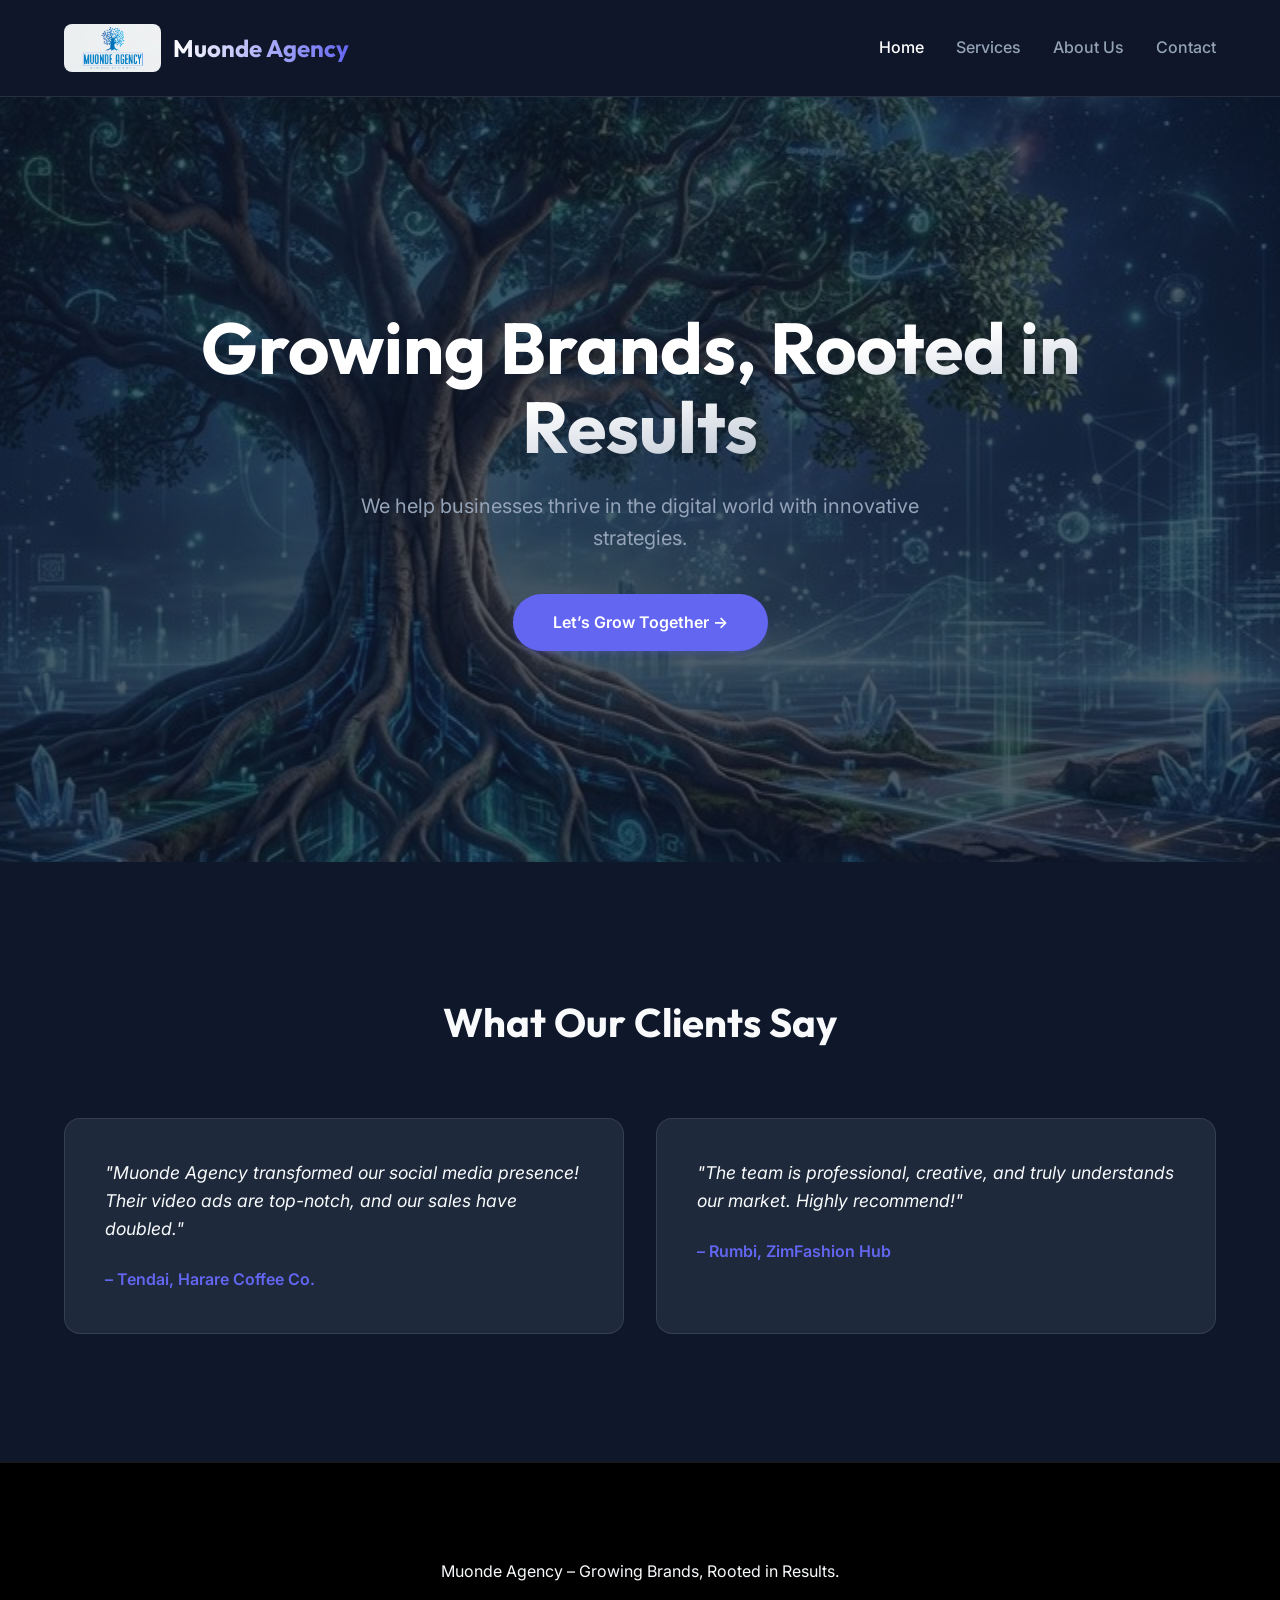
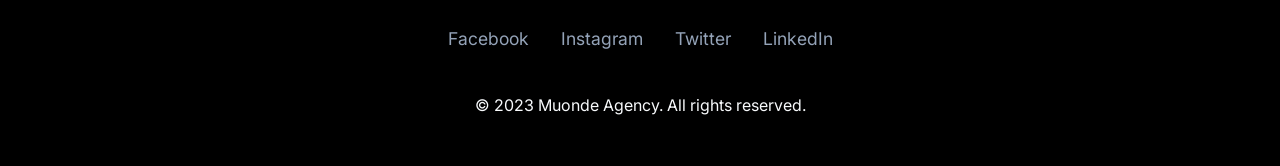
==== index.html @ f929bb51 "Fix: Rename Index.html to index.html for Vercel compatibility" ====
<!DOCTYPE html>
<html lang="en">
<head>
    <meta charset="UTF-8">
    <meta name="viewport" content="width=device-width, initial-scale=1.0">
    <title>Muonde Agency</title>
    <link rel="stylesheet" href="styles.css">
</head>
<body>
    <header>
        <a href="index.html" class="logo-container">
            <img src="assets/images/Muonde A.jpg" alt="Muonde Agency Logo" class="logo">
            <h1>Muonde Agency</h1>
        </a>
        <nav>
            <a href="index.html" class="active">Home</a>
            <a href="services.html">Services</a>
            <a href="about.html">About Us</a>
            <a href="contact.html">Contact</a>
        </nav>
    </header>
    <main>
        <section class="hero">
            <div class="hero-content">
                <h2>Growing Brands, Rooted in Results</h2>
                <p>We help businesses thrive in the digital world with innovative strategies.</p>
                <a href="contact.html" class="cta-button">Let’s Grow Together →</a>
            </div>
        </section>
        <section class="testimonials">
            <h2>What Our Clients Say</h2>
            <div class="testimonial-grid">
                <div class="testimonial">
                    <p>"Muonde Agency transformed our social media presence! Their video ads are top-notch, and our sales have doubled."</p>
                    <span class="client-name">– Tendai, Harare Coffee Co.</span>
                </div>
                <div class="testimonial">
                    <p>"The team is professional, creative, and truly understands our market. Highly recommend!"</p>
                    <span class="client-name">– Rumbi, ZimFashion Hub</span>
                </div>
            </div>
        </section>
        </main>
        <footer>
            <p>Muonde Agency – Growing Brands, Rooted in Results.</p>
            <div class="social-links">
                <a href="https://facebook.com" target="_blank">Facebook</a>
                <a href="https://instagram.com" target="_blank">Instagram</a>
                <a href="https://twitter.com" target="_blank">Twitter</a>
                <a href="https://linkedin.com" target="_blank">LinkedIn</a>
            </div>
            <p>&copy; 2023 Muonde Agency. All rights reserved.</p>
        </footer>
</body>
</html>
---- styles.css ----
@import url('https://fonts.googleapis.com/css2?family=Inter:wght@400;500;600&family=Outfit:wght@600;700;800&display=swap');

:root {
    --primary: #6366f1;
    --primary-hover: #4f46e5;
    --secondary: #10b981;
    --bg-dark: #0f172a;
    --bg-card: #1e293b;
    --text-main: #f8fafc;
    --text-muted: #94a3b8;
    --glass: rgba(255, 255, 255, 0.05);
    --glass-border: rgba(255, 255, 255, 0.1);
    --radius: 16px;
    --transition: all 0.3s cubic-bezier(0.4, 0, 0.2, 1);
}

* {
    margin: 0;
    padding: 0;
    box-sizing: border-box;
}

body {
    font-family: 'Inter', sans-serif;
    background-color: var(--bg-dark);
    color: var(--text-main);
    line-height: 1.6;
    overflow-x: hidden;
}

h1, h2, h3 {
    font-family: 'Outfit', sans-serif;
    font-weight: 700;
}

/* Header & Nav */
header {
    position: sticky;
    top: 0;
    z-index: 1000;
    background: rgba(15, 23, 42, 0.8);
    backdrop-filter: blur(12px);
    border-bottom: 1px solid var(--glass-border);
    padding: 1.5rem 5%;
    display: flex;
    justify-content: space-between;
    align-items: center;
}

.logo-container {
    display: flex;
    align-items: center;
    gap: 12px;
    text-decoration: none;
    color: inherit;
}

.logo {
    height: 48px;
    width: auto;
    border-radius: 8px;
}

header h1 {
    font-size: 1.5rem;
    background: linear-gradient(to right, #fff, var(--primary));
    -webkit-background-clip: text;
    background-clip: text;
    -webkit-text-fill-color: transparent;
}

nav {
    display: flex;
    gap: 2rem;
    align-items: center;
}

nav a {
    color: var(--text-muted);
    text-decoration: none;
    font-weight: 500;
    transition: var(--transition);
}

nav a:hover, nav a.active {
    color: #fff;
}

/* Hero Section */
.hero {
    min-height: 85vh;
    display: flex;
    align-items: center;
    justify-content: center;
    padding: 4rem 5%;
    background: linear-gradient(rgba(15, 23, 42, 0.7), rgba(15, 23, 42, 0.7)), url('assets/images/hero-bg.png');
    background-size: cover;
    background-position: center;
    text-align: center;
}

.hero-content {
    max-width: 900px;
    animation: fadeIn 1s ease-out;
}

.hero h2 {
    font-size: clamp(2.5rem, 8vw, 4.5rem);
    line-height: 1.1;
    margin-bottom: 1.5rem;
    background: linear-gradient(to bottom right, #fff 50%, #94a3b8);
    -webkit-background-clip: text;
    background-clip: text;
    -webkit-text-fill-color: transparent;
}

.hero p {
    font-size: 1.25rem;
    color: var(--text-muted);
    margin-bottom: 2.5rem;
    max-width: 600px;
    margin-inline: auto;
}

.cta-button {
    display: inline-flex;
    align-items: center;
    gap: 8px;
    background: var(--primary);
    color: #fff;
    padding: 1rem 2.5rem;
    border-radius: 99px;
    text-decoration: none;
    font-weight: 600;
    transition: var(--transition);
    box-shadow: 0 4px 6px -1px rgba(99, 102, 241, 0.2), 0 2px 4px -1px rgba(99, 102, 241, 0.1);
}

.cta-button:hover {
    background: var(--primary-hover);
    transform: translateY(-2px);
    box-shadow: 0 10px 15px -3px rgba(99, 102, 241, 0.3);
}

/* Testimonials */
.testimonials {
    padding: 8rem 5%;
}

.testimonials h2 {
    text-align: center;
    font-size: 2.5rem;
    margin-bottom: 4rem;
}

.testimonial-grid {
    display: grid;
    grid-template-columns: repeat(auto-fit, minmax(320px, 1fr));
    gap: 2rem;
}

.testimonial {
    background: var(--bg-card);
    padding: 2.5rem;
    border-radius: var(--radius);
    border: 1px solid var(--glass-border);
    transition: var(--transition);
}

.testimonial:hover {
    transform: translateY(-5px);
    border-color: var(--primary);
}

.testimonial p {
    font-style: italic;
    color: var(--text-main);
    margin-bottom: 1.5rem;
    font-size: 1.1rem;
}

.client-name {
    display: block;
    color: var(--primary);
    font-weight: 600;
}

/* Services */
.services-section {
    padding: 8rem 5%;
}

.services-grid {
    display: grid;
    grid-template-columns: repeat(auto-fit, minmax(280px, 1fr));
    gap: 2rem;
}

.service-item {
    background: var(--glass);
    padding: 3rem 2rem;
    border-radius: var(--radius);
    border: 1px solid var(--glass-border);
    transition: var(--transition);
}

.service-item:hover {
    background: rgba(255, 255, 255, 0.08);
    border-color: var(--secondary);
}

.service-item h3 {
    margin-bottom: 1rem;
    color: var(--secondary);
    font-size: 1.5rem;
}

/* About Section */
.about {
    padding: 8rem 5%;
    max-width: 900px;
    margin: 0 auto;
}

.about h2 {
    font-size: 2.5rem;
    margin-bottom: 2rem;
    color: var(--secondary);
}

.about p {
    font-size: 1.15rem;
    color: var(--text-muted);
    margin-bottom: 2rem;
}

/* Contact Form */
#contact-form {
    max-width: 600px;
    margin: 4rem auto;
    background: var(--bg-card);
    padding: 3rem;
    border-radius: var(--radius);
    border: 1px solid var(--glass-border);
    display: flex;
    flex-direction: column;
    gap: 1.5rem;
}

#contact-form label {
    font-weight: 500;
    color: var(--text-main);
}

#contact-form input, #contact-form textarea {
    background: var(--bg-dark);
    border: 1px solid var(--glass-border);
    border-radius: 8px;
    padding: 1rem;
    color: var(--text-main);
    font-family: inherit;
    transition: var(--transition);
}

#contact-form input:focus, #contact-form textarea:focus {
    outline: none;
    border-color: var(--primary);
    box-shadow: 0 0 0 2px rgba(99, 102, 241, 0.2);
}

/* Footer Section Fix */
footer {
    background: #000;
    padding: 6rem 5% 3rem;
    text-align: center;
    border-top: 1px solid var(--glass-border);
}

.social-links {
    margin: 2.5rem 0;
    display: flex;
    justify-content: center;
    gap: 2rem;
}

.social-links a {
    color: var(--text-muted);
    font-size: 1.1rem;
    text-decoration: none;
    transition: var(--transition);
}

.social-links a:hover {
    color: var(--primary);
}

/* Animations */
@keyframes fadeIn {
    from { opacity: 0; transform: translateY(20px); }
    to { opacity: 1; transform: translateY(0); }
}

@media (max-width: 768px) {
    header {
        flex-direction: column;
        gap: 1.5rem;
        padding: 2rem 5%;
    }
    
    nav {
        gap: 1.5rem;
        flex-wrap: wrap;
        justify-content: center;
    }

    .hero h2 {
        font-size: 3rem;
    }
}
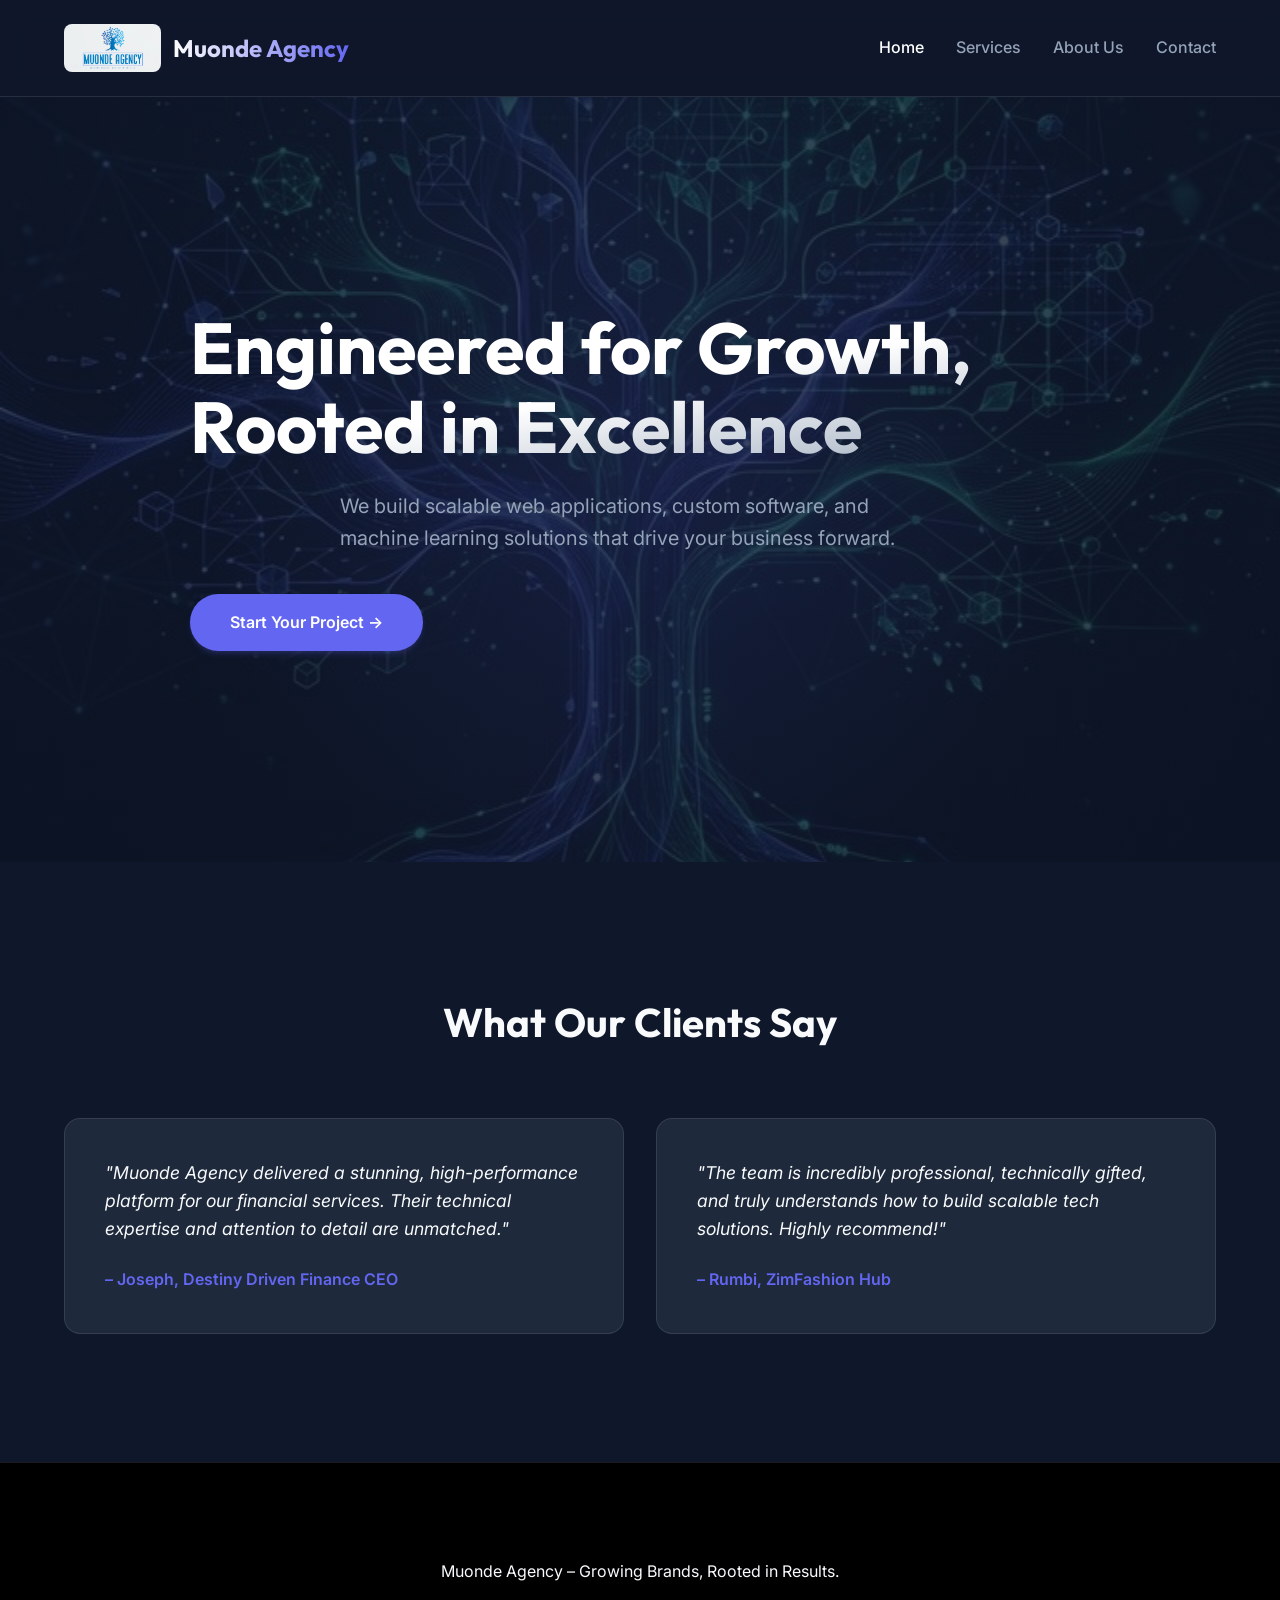
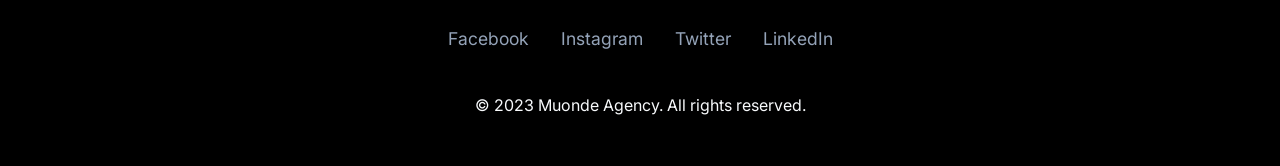
==== commit f92f01e0: "feat: Tech-focused pivot - Add Software/Web Dev and ML services, update testimonials, add premium 8K" ====
--- a/index.html
+++ b/index.html
@@ -22,20 +22,20 @@
     <main>
         <section class="hero">
             <div class="hero-content">
-                <h2>Growing Brands, Rooted in Results</h2>
-                <p>We help businesses thrive in the digital world with innovative strategies.</p>
-                <a href="contact.html" class="cta-button">Let’s Grow Together →</a>
+                <h2>Engineered for Growth, Rooted in Excellence</h2>
+                <p>We build scalable web applications, custom software, and machine learning solutions that drive your business forward.</p>
+                <a href="contact.html" class="cta-button">Start Your Project →</a>
             </div>
         </section>
         <section class="testimonials">
             <h2>What Our Clients Say</h2>
             <div class="testimonial-grid">
                 <div class="testimonial">
-                    <p>"Muonde Agency transformed our social media presence! Their video ads are top-notch, and our sales have doubled."</p>
-                    <span class="client-name">– Tendai, Harare Coffee Co.</span>
+                    <p>"Muonde Agency delivered a stunning, high-performance platform for our financial services. Their technical expertise and attention to detail are unmatched."</p>
+                    <span class="client-name">– Joseph, Destiny Driven Finance CEO</span>
                 </div>
                 <div class="testimonial">
-                    <p>"The team is professional, creative, and truly understands our market. Highly recommend!"</p>
+                    <p>"The team is incredibly professional, technically gifted, and truly understands how to build scalable tech solutions. Highly recommend!"</p>
                     <span class="client-name">– Rumbi, ZimFashion Hub</span>
                 </div>
             </div>
--- a/styles.css
+++ b/styles.css
@@ -93,15 +93,28 @@
     align-items: center;
     justify-content: center;
     padding: 4rem 5%;
-    background: linear-gradient(rgba(15, 23, 42, 0.7), rgba(15, 23, 42, 0.7)), url('assets/images/hero-bg.png');
+    background: linear-gradient(rgba(15, 23, 42, 0.8), rgba(15, 23, 42, 0.8)), url('assets/images/tech-bg.png');
     background-size: cover;
     background-position: center;
-    text-align: center;
+    position: relative;
+    overflow: hidden;
+}
+
+.hero::before {
+    content: '';
+    position: absolute;
+    top: 0; left: 0; right: 0; bottom: 0;
+    background: radial-gradient(circle at 50% 50%, rgba(99, 102, 241, 0.1), transparent 60%);
+    animation: pulseGlow 8s infinite alternate ease-in-out;
+    pointer-events: none;
+    z-index: 0;
 }
 
 .hero-content {
     max-width: 900px;
     animation: fadeIn 1s ease-out;
+    position: relative;
+    z-index: 1;
 }
 
 .hero h2 {
@@ -299,6 +312,12 @@
     from { opacity: 0; transform: translateY(20px); }
     to { opacity: 1; transform: translateY(0); }
 }
+
+@keyframes pulseGlow {
+    0% { opacity: 0.5; transform: scale(1); }
+    100% { opacity: 1; transform: scale(1.1); }
+}
+
 
 @media (max-width: 768px) {
     header {
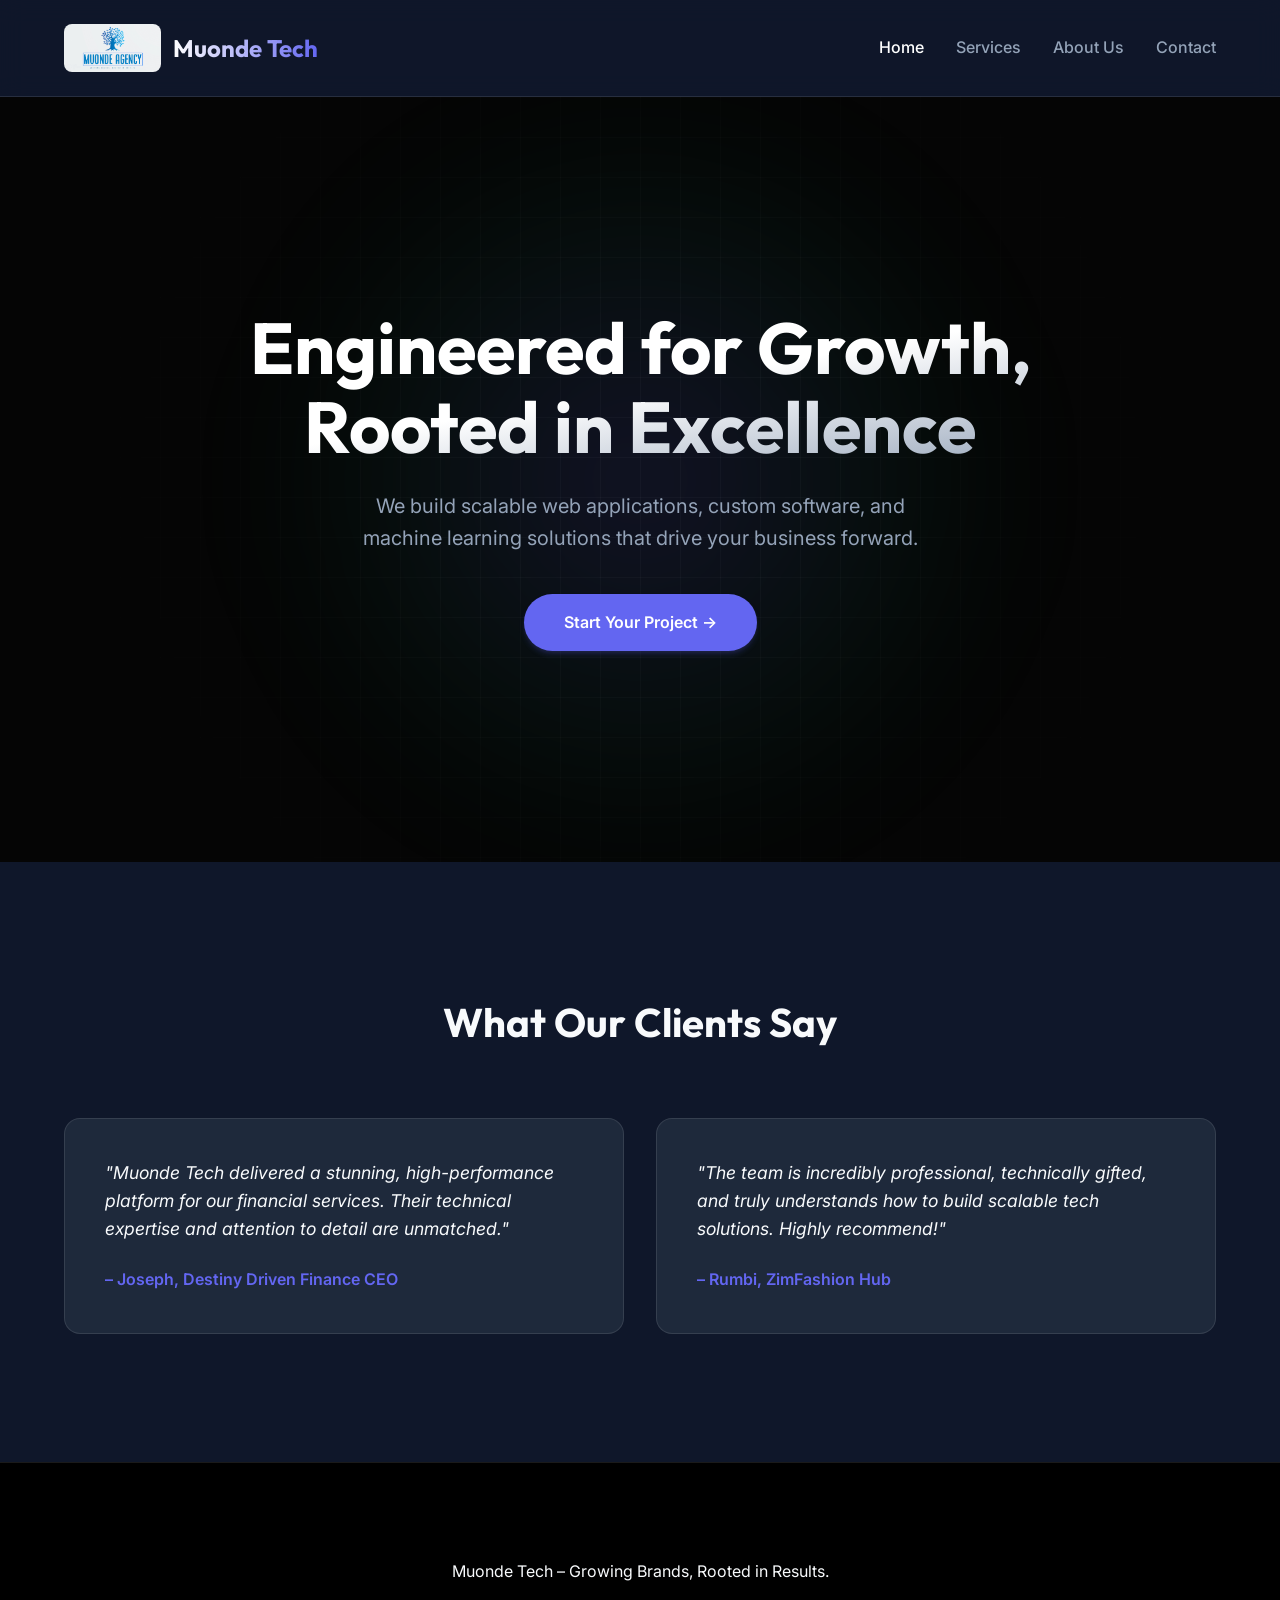
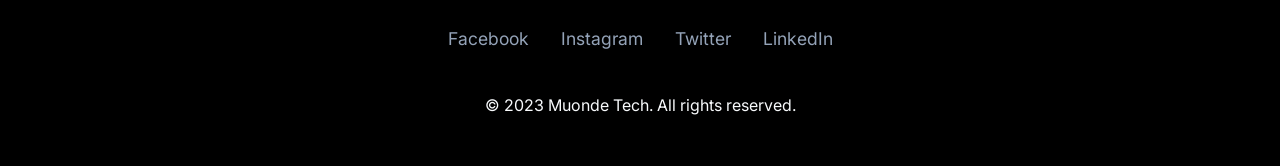
==== commit 30d1af37: "rebrand: Muonde Agency to Muonde Tech and update contact info" ====
--- a/index.html
+++ b/index.html
@@ -3,14 +3,14 @@
 <head>
     <meta charset="UTF-8">
     <meta name="viewport" content="width=device-width, initial-scale=1.0">
-    <title>Muonde Agency</title>
+    <title>Muonde Tech</title>
     <link rel="stylesheet" href="styles.css">
 </head>
 <body>
     <header>
         <a href="index.html" class="logo-container">
-            <img src="assets/images/Muonde A.jpg" alt="Muonde Agency Logo" class="logo">
-            <h1>Muonde Agency</h1>
+            <img src="assets/images/Muonde A.jpg" alt="Muonde Tech Logo" class="logo">
+            <h1>Muonde Tech</h1>
         </a>
         <nav>
             <a href="index.html" class="active">Home</a>
@@ -31,7 +31,7 @@
             <h2>What Our Clients Say</h2>
             <div class="testimonial-grid">
                 <div class="testimonial">
-                    <p>"Muonde Agency delivered a stunning, high-performance platform for our financial services. Their technical expertise and attention to detail are unmatched."</p>
+                    <p>"Muonde Tech delivered a stunning, high-performance platform for our financial services. Their technical expertise and attention to detail are unmatched."</p>
                     <span class="client-name">– Joseph, Destiny Driven Finance CEO</span>
                 </div>
                 <div class="testimonial">
@@ -42,14 +42,14 @@
         </section>
         </main>
         <footer>
-            <p>Muonde Agency – Growing Brands, Rooted in Results.</p>
+            <p>Muonde Tech – Growing Brands, Rooted in Results.</p>
             <div class="social-links">
                 <a href="https://facebook.com" target="_blank">Facebook</a>
                 <a href="https://instagram.com" target="_blank">Instagram</a>
                 <a href="https://twitter.com" target="_blank">Twitter</a>
                 <a href="https://linkedin.com" target="_blank">LinkedIn</a>
             </div>
-            <p>&copy; 2023 Muonde Agency. All rights reserved.</p>
+            <p>&copy; 2023 Muonde Tech. All rights reserved.</p>
         </footer>
 </body>
 </html>
--- a/styles.css
+++ b/styles.css
@@ -93,26 +93,97 @@
     align-items: center;
     justify-content: center;
     padding: 4rem 5%;
-    background: linear-gradient(rgba(15, 23, 42, 0.8), rgba(15, 23, 42, 0.8)), url('assets/images/tech-bg.png');
-    background-size: cover;
-    background-position: center;
+    background-color: #050505; /* Deep, premium black */
     position: relative;
     overflow: hidden;
 }
 
+/* Subtle futuristic grid */
 .hero::before {
     content: '';
     position: absolute;
     top: 0; left: 0; right: 0; bottom: 0;
-    background: radial-gradient(circle at 50% 50%, rgba(99, 102, 241, 0.1), transparent 60%);
-    animation: pulseGlow 8s infinite alternate ease-in-out;
+    background-image: 
+        linear-gradient(rgba(255, 255, 255, 0.03) 1px, transparent 1px),
+        linear-gradient(90deg, rgba(255, 255, 255, 0.03) 1px, transparent 1px);
+    background-size: 40px 40px;
+    -webkit-mask-image: radial-gradient(circle at 50% 50%, black 10%, transparent 80%);
+    mask-image: radial-gradient(circle at 50% 50%, black 10%, transparent 80%);
+    z-index: 0;
+}
+
+/* Animated glowing orb behind text */
+.hero::after {
+    content: '';
+    position: absolute;
+    top: 50%;
+    left: 50%;
+    width: 60vw;
+    height: 60vw;
+    max-width: 800px;
+    max-height: 800px;
+    transform: translate(-50%, -50%);
+    background: radial-gradient(circle, rgba(99, 102, 241, 0.15) 0%, rgba(16, 185, 129, 0.05) 50%, transparent 70%);
+    filter: blur(60px);
+    animation: breatheGlow 10s infinite alternate ease-in-out;
     pointer-events: none;
     z-index: 0;
 }
 
 .hero-content {
     max-width: 900px;
-    animation: fadeIn 1s ease-out;
+    animation: fadeIn 1.2s ease-out;
+    position: relative;
+    z-index: 1;
+    text-align: center;
+}
+
+/* Subpage Headers */
+.page-header {
+    padding: 6rem 5% 4rem;
+    text-align: center;
+    background-color: #050505;
+    position: relative;
+    overflow: hidden;
+    border-bottom: 1px solid var(--glass-border);
+}
+
+.page-header::before {
+    content: '';
+    position: absolute;
+    top: 0; left: 0; right: 0; bottom: 0;
+    background-image: 
+        linear-gradient(rgba(255, 255, 255, 0.03) 1px, transparent 1px),
+        linear-gradient(90deg, rgba(255, 255, 255, 0.03) 1px, transparent 1px);
+    background-size: 40px 40px;
+    -webkit-mask-image: linear-gradient(to bottom, black, transparent 90%);
+    mask-image: linear-gradient(to bottom, black, transparent 90%);
+    z-index: 0;
+}
+
+.page-header-content {
+    position: relative;
+    z-index: 1;
+    max-width: 800px;
+    margin: 0 auto;
+}
+
+.page-header h2 {
+    font-size: 3rem;
+    background: linear-gradient(to bottom right, #fff 50%, #94a3b8);
+    -webkit-background-clip: text;
+    background-clip: text;
+    -webkit-text-fill-color: transparent;
+    margin-bottom: 1rem;
+}
+
+.page-header p {
+    font-size: 1.2rem;
+    color: var(--text-muted);
+}
+
+/* Utility to ensure main container stays above grid */
+main {
     position: relative;
     z-index: 1;
 }
@@ -247,25 +318,83 @@
     margin-bottom: 2rem;
 }
 
+/* Contact Page Layout */
+.contact-section {
+    padding: 8rem 5%;
+    max-width: 1200px;
+    margin: 0 auto;
+}
+
+.contact-grid {
+    display: grid;
+    grid-template-columns: 1fr 1.2fr;
+    gap: 4rem;
+    align-items: flex-start;
+}
+
+.contact-info h2 {
+    font-size: 2.5rem;
+    margin-bottom: 1.5rem;
+    color: #fff;
+}
+
+.contact-info p {
+    color: var(--text-muted);
+    font-size: 1.1rem;
+    margin-bottom: 3rem;
+}
+
+.info-block {
+    margin-bottom: 2rem;
+}
+
+.info-block h4 {
+    color: var(--text-main);
+    font-size: 1.1rem;
+    margin-bottom: 0.5rem;
+}
+
+.info-block a {
+    color: var(--secondary);
+    text-decoration: none;
+    transition: var(--transition);
+}
+
+.info-block a:hover {
+    color: #fff;
+}
+
 /* Contact Form */
 #contact-form {
-    max-width: 600px;
-    margin: 4rem auto;
     background: var(--bg-card);
-    padding: 3rem;
+    padding: 3.5rem;
     border-radius: var(--radius);
     border: 1px solid var(--glass-border);
     display: flex;
     flex-direction: column;
     gap: 1.5rem;
+    box-shadow: 0 20px 40px rgba(0,0,0,0.4);
+}
+
+.form-row {
+    display: grid;
+    grid-template-columns: 1fr 1fr;
+    gap: 1.5rem;
+}
+
+.form-group {
+    display: flex;
+    flex-direction: column;
+    gap: 0.5rem;
 }
 
 #contact-form label {
     font-weight: 500;
     color: var(--text-main);
-}
-
-#contact-form input, #contact-form textarea {
+    font-size: 0.95rem;
+}
+
+#contact-form input, #contact-form textarea, #contact-form select {
     background: var(--bg-dark);
     border: 1px solid var(--glass-border);
     border-radius: 8px;
@@ -273,12 +402,32 @@
     color: var(--text-main);
     font-family: inherit;
     transition: var(--transition);
-}
-
-#contact-form input:focus, #contact-form textarea:focus {
+    width: 100%;
+}
+
+#contact-form select {
+    appearance: none;
+    cursor: pointer;
+    background-image: url("data:image/svg+xml,%3Csvg xmlns='http://www.w3.org/2000/svg' width='24' height='24' viewBox='0 0 24 24' fill='none' stroke='%2394a3b8' stroke-width='2' stroke-linecap='round' stroke-linejoin='round'%3E%3Cpolyline points='6 9 12 15 18 9'%3E%3C/polyline%3E%3C/svg%3E");
+    background-repeat: no-repeat;
+    background-position: right 1rem center;
+    background-size: 1em;
+}
+
+#contact-form input:focus, #contact-form textarea:focus, #contact-form select:focus {
     outline: none;
-    border-color: var(--primary);
-    box-shadow: 0 0 0 2px rgba(99, 102, 241, 0.2);
+    border-color: var(--secondary);
+    box-shadow: 0 0 15px rgba(16, 185, 129, 0.2);
+    background: rgba(15, 23, 42, 0.8);
+}
+
+#contact-form button {
+    justify-content: center;
+    border: none;
+    cursor: pointer;
+    font-size: 1.1rem;
+    padding: 1.2rem;
+    margin-top: 1rem;
 }
 
 /* Footer Section Fix */
@@ -335,4 +484,13 @@
     .hero h2 {
         font-size: 3rem;
     }
-}
+
+    .contact-grid {
+        grid-template-columns: 1fr;
+        gap: 3rem;
+    }
+
+    .form-row {
+        grid-template-columns: 1fr;
+    }
+}
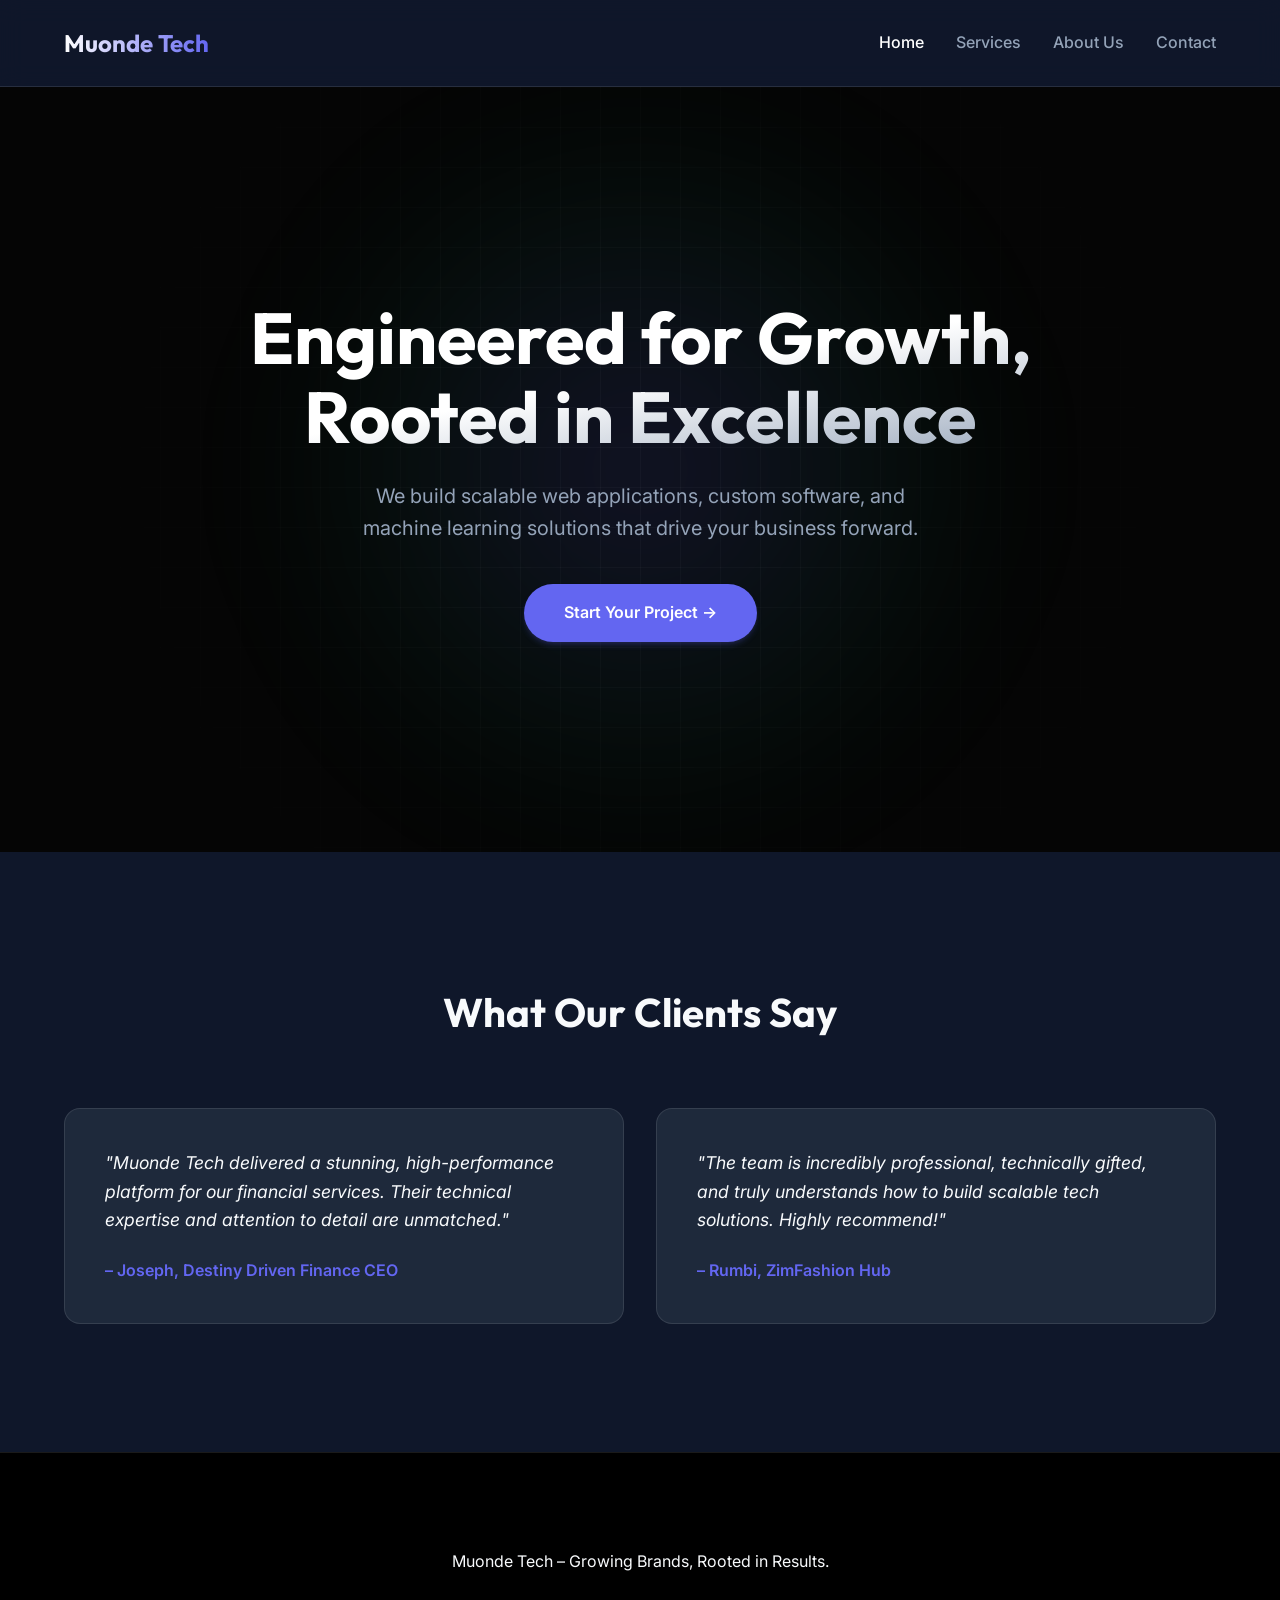
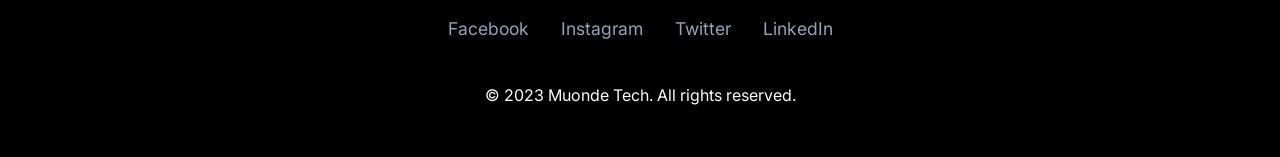
==== commit 2776471a: "style: remove logo from header" ====
--- a/index.html
+++ b/index.html
@@ -9,7 +9,6 @@
 <body>
     <header>
         <a href="index.html" class="logo-container">
-            <img src="assets/images/Muonde A.jpg" alt="Muonde Tech Logo" class="logo">
             <h1>Muonde Tech</h1>
         </a>
         <nav>
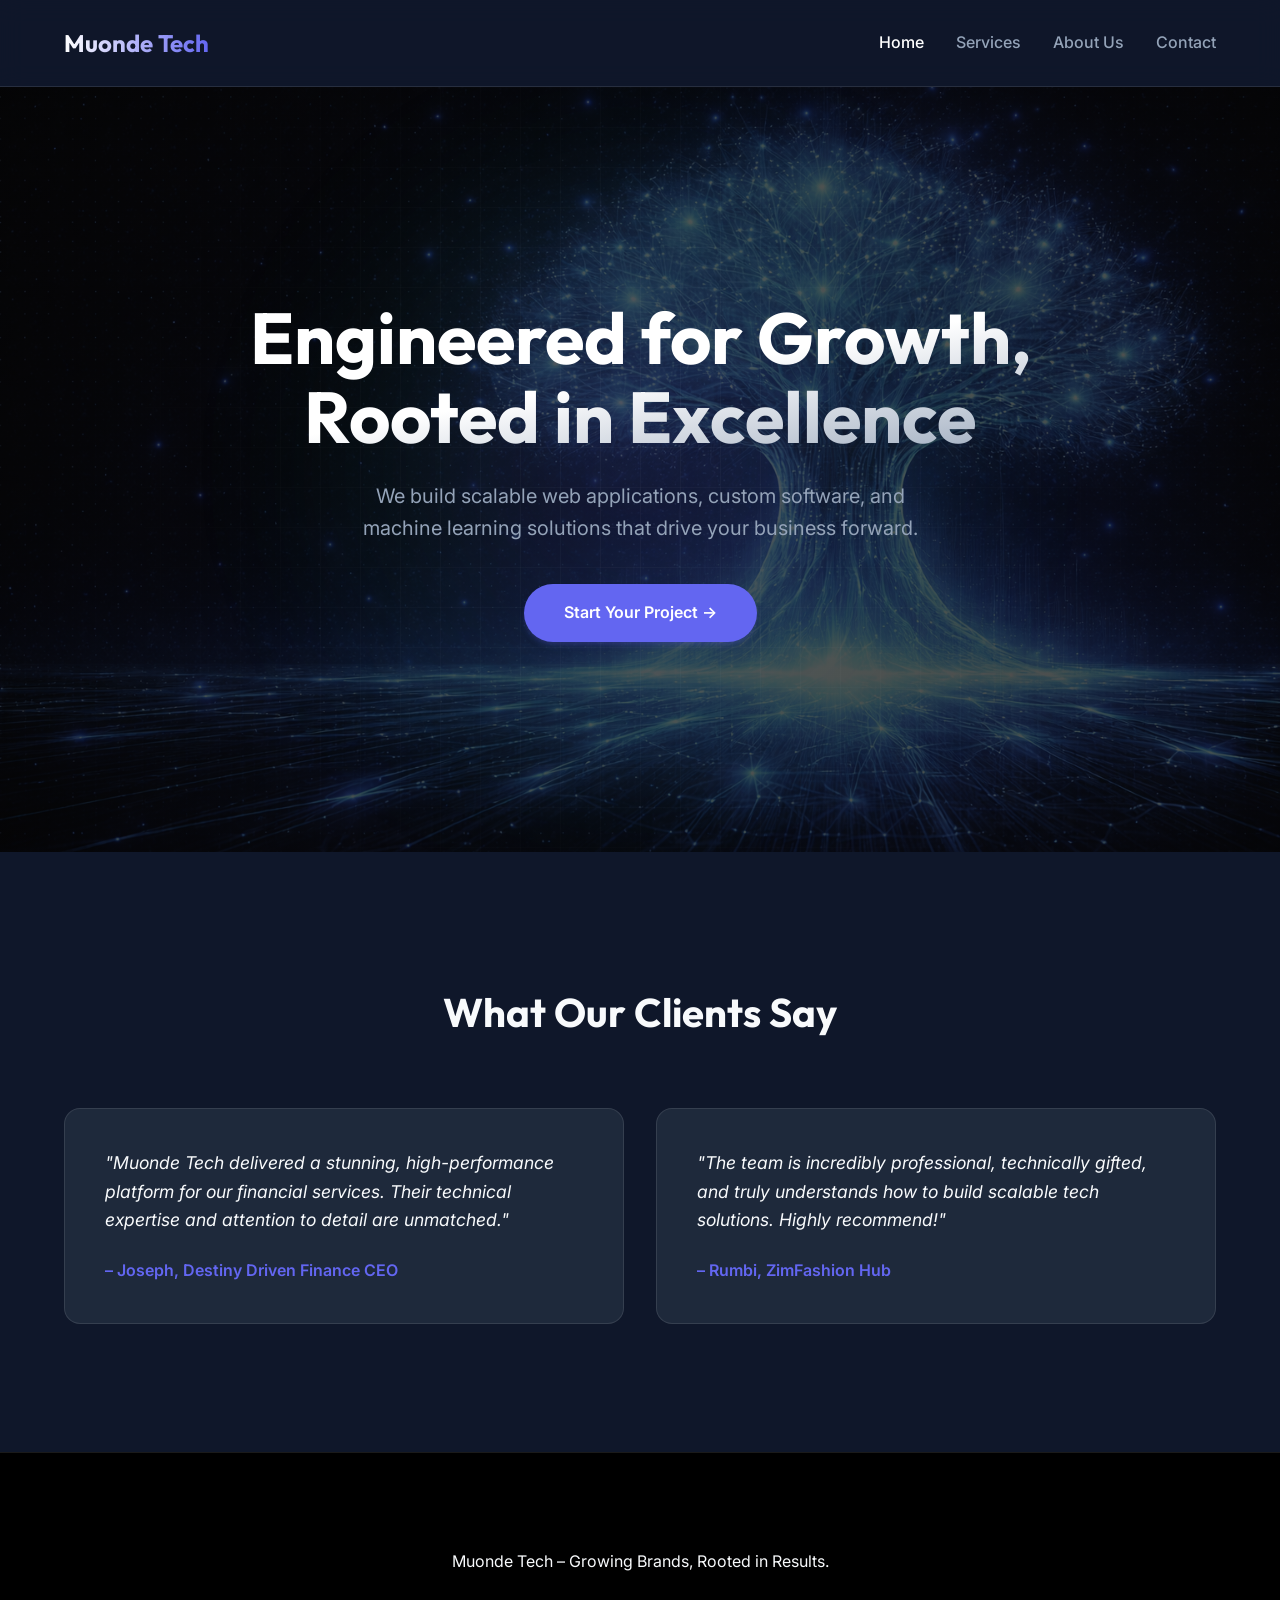
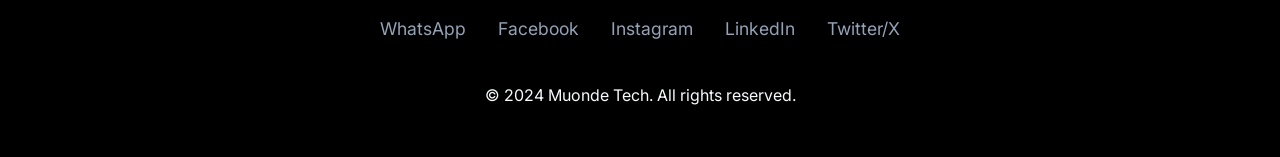
==== commit ee9d0326: "Adopt  budget tiers and fix contact typos" ====
--- a/index.html
+++ b/index.html
@@ -42,13 +42,14 @@
         </main>
         <footer>
             <p>Muonde Tech – Growing Brands, Rooted in Results.</p>
-            <div class="social-links">
-                <a href="https://facebook.com" target="_blank">Facebook</a>
-                <a href="https://instagram.com" target="_blank">Instagram</a>
-                <a href="https://twitter.com" target="_blank">Twitter</a>
-                <a href="https://linkedin.com" target="_blank">LinkedIn</a>
-            </div>
-            <p>&copy; 2023 Muonde Tech. All rights reserved.</p>
+        <div class="social-links">
+            <a href="https://wa.me/263782786864" target="_blank">WhatsApp</a>
+            <a href="https://facebook.com/yourpage" target="_blank">Facebook</a>
+            <a href="https://instagram.com/yourprofile" target="_blank">Instagram</a>
+            <a href="https://linkedin.com/yourcompany" target="_blank">LinkedIn</a>
+            <a href="https://twitter.com/yourhandle" target="_blank">Twitter/X</a>
+        </div>
+        <p>&copy; 2024 Muonde Tech. All rights reserved.</p>
         </footer>
 </body>
 </html>
--- a/styles.css
+++ b/styles.css
@@ -92,8 +92,10 @@
     display: flex;
     align-items: center;
     justify-content: center;
-    padding: 4rem 5%;
-    background-color: #050505; /* Deep, premium black */
+    padding: 2rem 5%;
+    background: linear-gradient(rgba(5, 5, 5, 0.7), rgba(5, 5, 5, 0.7)), url('assets/images/Muondetech.png');
+    background-size: cover;
+    background-position: center;
     position: relative;
     overflow: hidden;
 }
@@ -494,3 +496,148 @@
         grid-template-columns: 1fr;
     }
 }
+
+/* ── Dynamic Form Fields ── */
+.dynamic-fields {
+    display: flex;
+    flex-direction: column;
+    gap: 1.5rem;
+    overflow: hidden;
+    max-height: 0;
+    opacity: 0;
+    transition: max-height 0.5s cubic-bezier(0.4, 0, 0.2, 1), opacity 0.4s ease;
+    margin-bottom: 0;
+    pointer-events: none;
+}
+
+.dynamic-fields.visible {
+    max-height: 600px;
+    opacity: 1;
+    pointer-events: all;
+    margin-bottom: 0.5rem;
+}
+
+.dynamic-fields.hidden {
+    max-height: 0;
+    opacity: 0;
+    pointer-events: none;
+}
+
+/* Form Section Labels */
+.form-section-label {
+    font-size: 0.75rem;
+    font-weight: 700;
+    letter-spacing: 0.12em;
+    text-transform: uppercase;
+    color: var(--secondary);
+    border-bottom: 1px solid var(--glass-border);
+    padding-bottom: 0.75rem;
+    margin-bottom: 0.25rem;
+    margin-top: 0.5rem;
+}
+
+/* Form Wrapper */
+.form-wrapper {
+    position: relative;
+}
+
+/* Success State */
+.form-success {
+    background: var(--bg-card);
+    border: 1px solid var(--glass-border);
+    border-radius: var(--radius);
+    padding: 4rem 3rem;
+    text-align: center;
+    animation: fadeIn 0.6s ease-out;
+    box-shadow: 0 20px 40px rgba(0,0,0,0.4);
+}
+
+.form-success.hidden {
+    display: none;
+}
+
+.success-icon {
+    font-size: 4rem;
+    margin-bottom: 1.5rem;
+    animation: bounceIn 0.8s ease-out;
+}
+
+.form-success h3 {
+    font-size: 2rem;
+    margin-bottom: 1rem;
+    color: var(--secondary);
+}
+
+.form-success p {
+    color: var(--text-muted);
+    font-size: 1.1rem;
+    max-width: 380px;
+    margin: 0 auto;
+}
+
+/* Trust Badges */
+.trust-badges {
+    display: flex;
+    flex-direction: column;
+    gap: 0.75rem;
+    margin-top: 2.5rem;
+}
+
+.badge {
+    background: var(--glass);
+    border: 1px solid var(--glass-border);
+    border-radius: 8px;
+    padding: 0.65rem 1rem;
+    font-size: 0.9rem;
+    color: var(--text-muted);
+    transition: var(--transition);
+}
+
+.badge:hover {
+    border-color: var(--secondary);
+    color: var(--text-main);
+}
+
+/* Submit Button Loading */
+.submit-btn {
+    width: 100%;
+    justify-content: center;
+    border: none;
+    cursor: pointer;
+    font-size: 1.1rem;
+    padding: 1.2rem;
+    margin-top: 0.5rem;
+    position: relative;
+    transition: var(--transition);
+}
+
+.submit-btn:disabled {
+    opacity: 0.7;
+    cursor: not-allowed;
+    transform: none !important;
+}
+
+.hidden {
+    display: none !important;
+}
+
+/* Form Note */
+.form-note {
+    text-align: center;
+    font-size: 0.8rem;
+    color: var(--text-muted);
+    margin-top: 0.75rem;
+}
+
+/* Bounce animation for success icon */
+@keyframes bounceIn {
+    0%   { transform: scale(0.3); opacity: 0; }
+    50%  { transform: scale(1.1); opacity: 1; }
+    70%  { transform: scale(0.9); }
+    100% { transform: scale(1); }
+}
+
+@keyframes breatheGlow {
+    0%   { opacity: 0.6; transform: translate(-50%, -50%) scale(1); }
+    100% { opacity: 1;   transform: translate(-50%, -50%) scale(1.2); }
+}
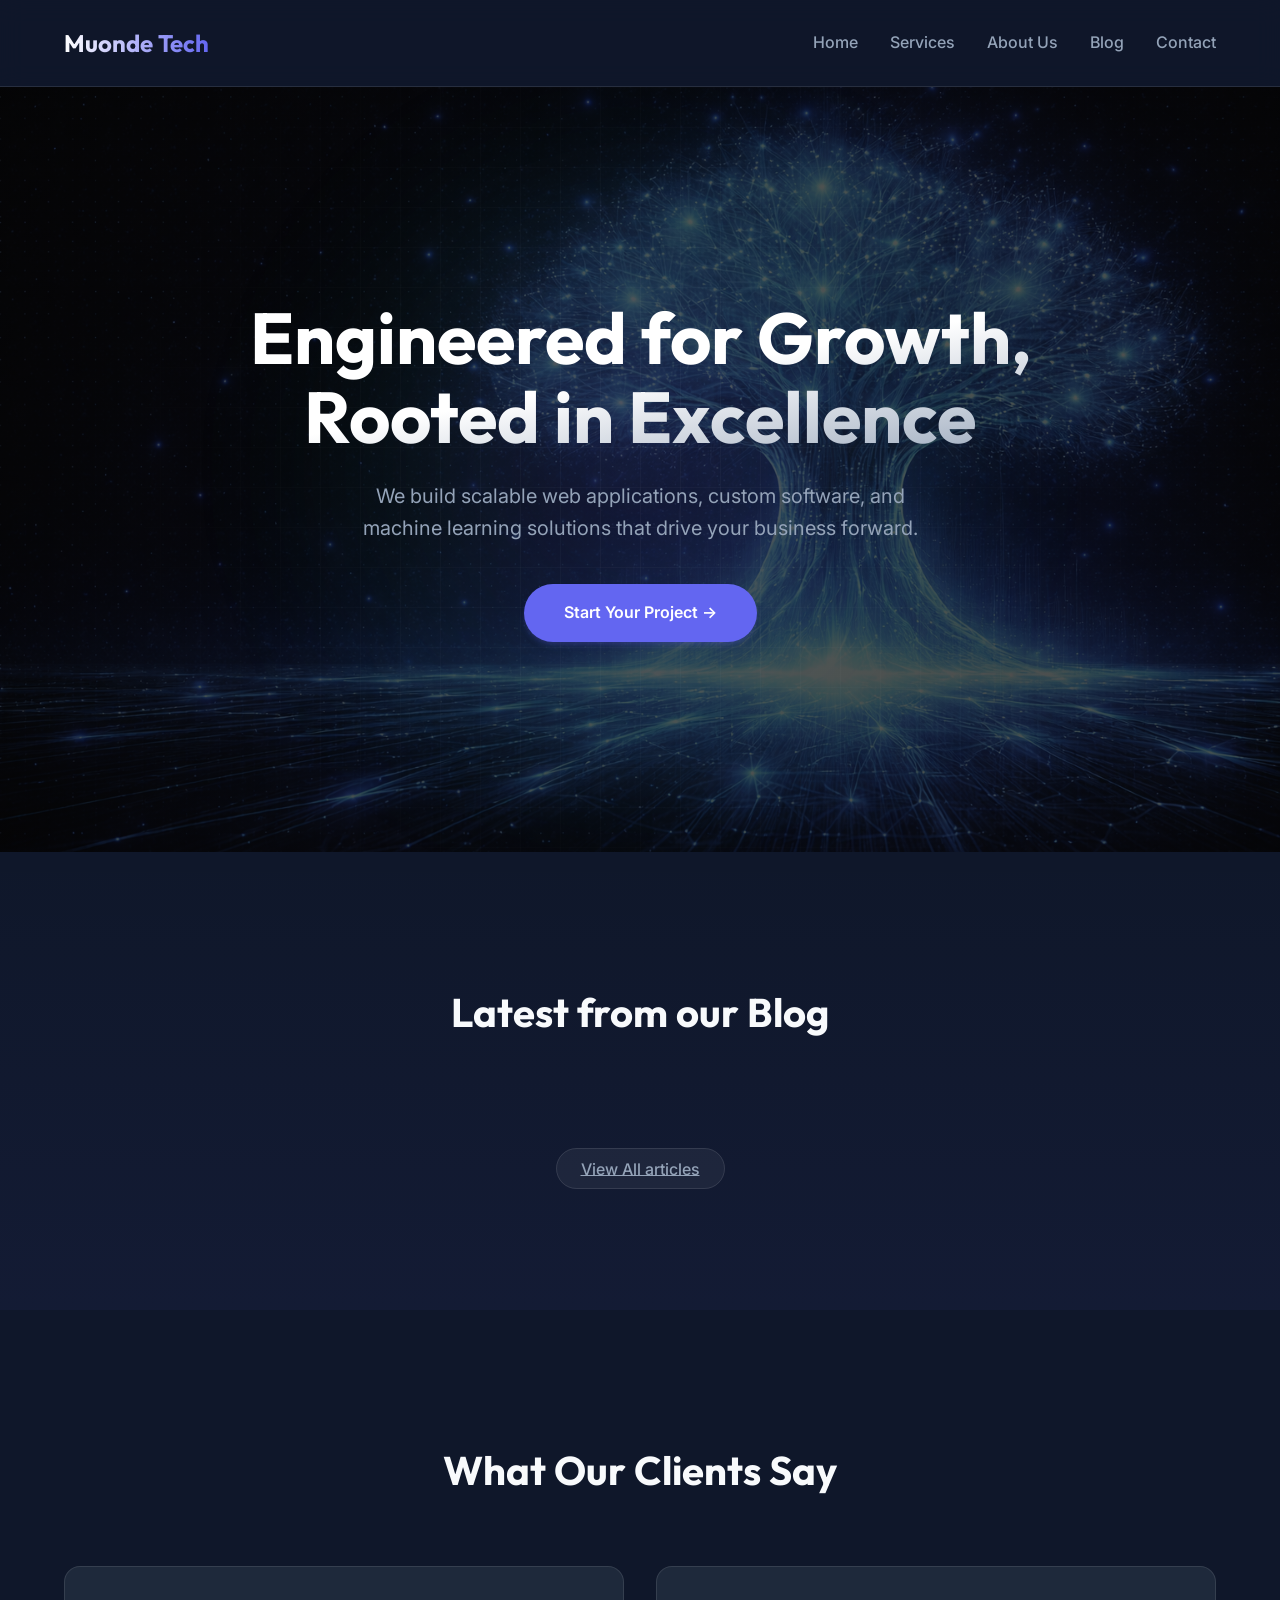
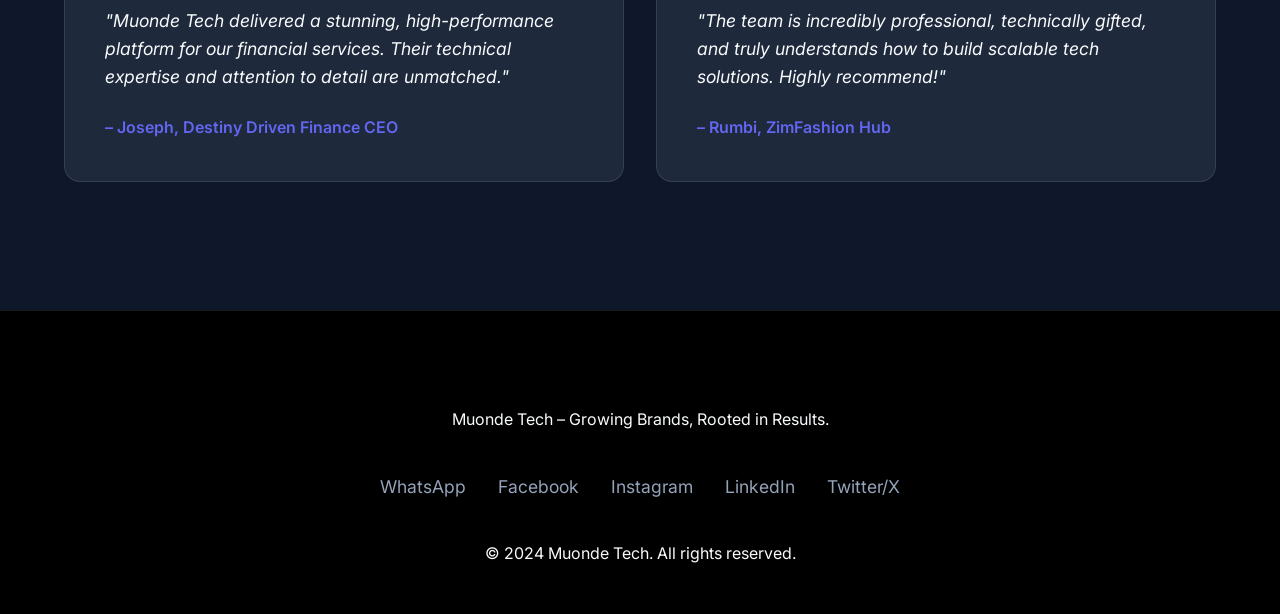
==== commit a8a77924: "feat: integrate dynamic blog section and update site-wide navigation" ====
--- a/index.html
+++ b/index.html
@@ -12,9 +12,10 @@
             <h1>Muonde Tech</h1>
         </a>
         <nav>
-            <a href="index.html" class="active">Home</a>
+            <a href="index.html">Home</a>
             <a href="services.html">Services</a>
             <a href="about.html">About Us</a>
+            <a href="blog.html">Blog</a>
             <a href="contact.html">Contact</a>
         </nav>
     </header>
@@ -24,6 +25,15 @@
                 <h2>Engineered for Growth, Rooted in Excellence</h2>
                 <p>We build scalable web applications, custom software, and machine learning solutions that drive your business forward.</p>
                 <a href="contact.html" class="cta-button">Start Your Project →</a>
+            </div>
+        </section>
+        <section class="home-blog">
+            <h2>Latest from our Blog</h2>
+            <div id="posts-grid" class="posts-grid">
+                <!-- Latest posts will be filtered and loaded here -->
+            </div>
+            <div style="text-align: center; margin-top: 3rem;">
+                <a href="blog.html" class="cat-btn">View All articles</a>
             </div>
         </section>
         <section class="testimonials">
--- a/styles.css
+++ b/styles.css
@@ -641,3 +641,319 @@
     0%   { opacity: 0.6; transform: translate(-50%, -50%) scale(1); }
     100% { opacity: 1;   transform: translate(-50%, -50%) scale(1.2); }
 }
+/* ── Home Blog Section ── */
+.home-blog {
+    padding: 8rem 5%;
+    background: linear-gradient(to bottom, transparent, rgba(99, 102, 241, 0.05));
+}
+
+.home-blog h2 {
+    text-align: center;
+    font-size: 2.5rem;
+    margin-bottom: 4rem;
+}
+
+/* ── Blog Section ── */
+.blog-container {
+    padding: 4rem 5%;
+    max-width: 1200px;
+    margin: 0 auto;
+}
+
+.blog-controls {
+    margin-top: 3rem;
+    display: flex;
+    flex-direction: column;
+    align-items: center;
+    gap: 2rem;
+}
+
+.search-wrapper {
+    width: 100%;
+    max-width: 500px;
+}
+
+#blog-search {
+    width: 100%;
+    padding: 1rem 1.5rem;
+    background: var(--bg-card);
+    border: 1px solid var(--glass-border);
+    border-radius: 99px;
+    color: var(--text-main);
+    font-family: inherit;
+    transition: var(--transition);
+}
+
+#blog-search:focus {
+    outline: none;
+    border-color: var(--primary);
+    box-shadow: 0 0 20px rgba(99, 102, 241, 0.2);
+}
+
+.category-filters {
+    display: flex;
+    gap: 1rem;
+    flex-wrap: wrap;
+    justify-content: center;
+}
+
+.cat-btn {
+    background: var(--glass);
+    border: 1px solid var(--glass-border);
+    padding: 0.6rem 1.5rem;
+    border-radius: 99px;
+    color: var(--text-muted);
+    cursor: pointer;
+    font-weight: 500;
+    transition: var(--transition);
+}
+
+.cat-btn:hover, .cat-btn.active {
+    background: var(--primary);
+    color: #fff;
+    border-color: var(--primary);
+}
+
+/* Featured Card */
+.featured-card {
+    display: grid;
+    grid-template-columns: 1.2fr 1fr;
+    background: var(--bg-card);
+    border-radius: 24px;
+    overflow: hidden;
+    border: 1px solid var(--glass-border);
+    cursor: pointer;
+    transition: var(--transition);
+    margin-bottom: 4rem;
+}
+
+.featured-card:hover {
+    transform: translateY(-10px);
+    border-color: var(--primary);
+    box-shadow: 0 30px 60px -12px rgba(0, 0, 0, 0.5);
+}
+
+.featured-image img {
+    width: 100%;
+    height: 100%;
+    object-fit: cover;
+}
+
+.featured-content {
+    padding: 3rem;
+    display: flex;
+    flex-direction: column;
+    justify-content: center;
+}
+
+.category-tag {
+    display: inline-block;
+    padding: 0.4rem 1rem;
+    background: rgba(99, 102, 241, 0.1);
+    color: var(--primary);
+    border-radius: 99px;
+    font-size: 0.85rem;
+    font-weight: 600;
+    margin-bottom: 1.5rem;
+    width: fit-content;
+}
+
+.featured-content h2 {
+    font-size: 2.5rem;
+    margin-bottom: 1.5rem;
+    line-height: 1.2;
+}
+
+.featured-content p {
+    color: var(--text-muted);
+    font-size: 1.1rem;
+    margin-bottom: 2rem;
+}
+
+/* Posts Grid */
+.posts-grid {
+    display: grid;
+    grid-template-columns: repeat(auto-fill, minmax(350px, 1fr));
+    gap: 3rem;
+}
+
+.post-card {
+    background: var(--bg-card);
+    border-radius: 20px;
+    overflow: hidden;
+    border: 1px solid var(--glass-border);
+    cursor: pointer;
+    transition: var(--transition);
+}
+
+.post-card:hover {
+    transform: translateY(-8px);
+    border-color: var(--primary);
+}
+
+.post-image {
+    height: 240px;
+    overflow: hidden;
+}
+
+.post-image img {
+    width: 100%;
+    height: 100%;
+    object-fit: cover;
+    transition: var(--transition);
+}
+
+.post-card:hover .post-image img {
+    transform: scale(1.05);
+}
+
+.post-info {
+    padding: 2rem;
+}
+
+.post-info h3 {
+    font-size: 1.5rem;
+    margin-bottom: 1rem;
+    line-height: 1.3;
+}
+
+.post-info p {
+    color: var(--text-muted);
+    font-size: 0.95rem;
+    margin-bottom: 1.5rem;
+    display: -webkit-box;
+    -webkit-line-clamp: 3;
+    -webkit-box-orient: vertical;
+    overflow: hidden;
+}
+
+.post-meta {
+    display: flex;
+    justify-content: space-between;
+    font-size: 0.85rem;
+    color: var(--text-muted);
+    border-top: 1px solid var(--glass-border);
+    padding-top: 1rem;
+}
+
+/* Newsletter */
+.newsletter {
+    padding: 6rem 5%;
+}
+
+.newsletter-card {
+    background: linear-gradient(135deg, var(--bg-card), #1e1b4b);
+    padding: 4rem;
+    border-radius: 32px;
+    text-align: center;
+    border: 1px solid var(--glass-border);
+    max-width: 800px;
+    margin: 0 auto;
+}
+
+.newsletter-card h3 {
+    font-size: 2.5rem;
+    margin-bottom: 1rem;
+}
+
+.newsletter-card p {
+    color: var(--text-muted);
+    margin-bottom: 2.5rem;
+    font-size: 1.1rem;
+}
+
+#newsletter-form {
+    display: flex;
+    gap: 1rem;
+    max-width: 500px;
+    margin: 0 auto;
+}
+
+#newsletter-form input {
+    flex: 1;
+    background: rgba(255, 255, 255, 0.05);
+    border: 1px solid var(--glass-border);
+    padding: 1rem 1.5rem;
+    border-radius: 99px;
+    color: #fff;
+}
+
+/* ── Blog Post Content ── */
+.blog-post-content {
+    max-width: 900px;
+    margin: 0 auto;
+    padding: 8rem 5% 4rem;
+}
+
+.post-header {
+    text-align: center;
+    margin-bottom: 4rem;
+}
+
+.post-header h1 {
+    font-size: clamp(2.5rem, 6vw, 4rem);
+    line-height: 1.1;
+    margin: 1.5rem 0 2rem;
+}
+
+.post-meta-large {
+    display: flex;
+    justify-content: center;
+    align-items: center;
+    gap: 1rem;
+    color: var(--text-muted);
+}
+
+.post-hero-image {
+    width: 100%;
+    height: 500px;
+    border-radius: 32px;
+    overflow: hidden;
+    margin-bottom: 4rem;
+}
+
+.post-hero-image img {
+    width: 100%;
+    height: 100%;
+    object-fit: cover;
+}
+
+.post-body {
+    font-size: 1.25rem;
+    line-height: 1.8;
+    color: #cbd5e1;
+}
+
+.post-body p {
+    margin-bottom: 2rem;
+}
+
+.related-posts {
+    margin-top: 6rem;
+    border-top: 1px solid var(--glass-border);
+    padding-top: 4rem;
+}
+
+.related-posts h2 {
+    margin-bottom: 3rem;
+}
+
+@media (max-width: 992px) {
+    .featured-card {
+        grid-template-columns: 1fr;
+    }
+    
+    .featured-image {
+        height: 300px;
+    }
+}
+
+@media (max-width: 640px) {
+    #newsletter-form {
+        flex-direction: column;
+    }
+    
+    .post-hero-image {
+        height: 300px;
+    }
+}
